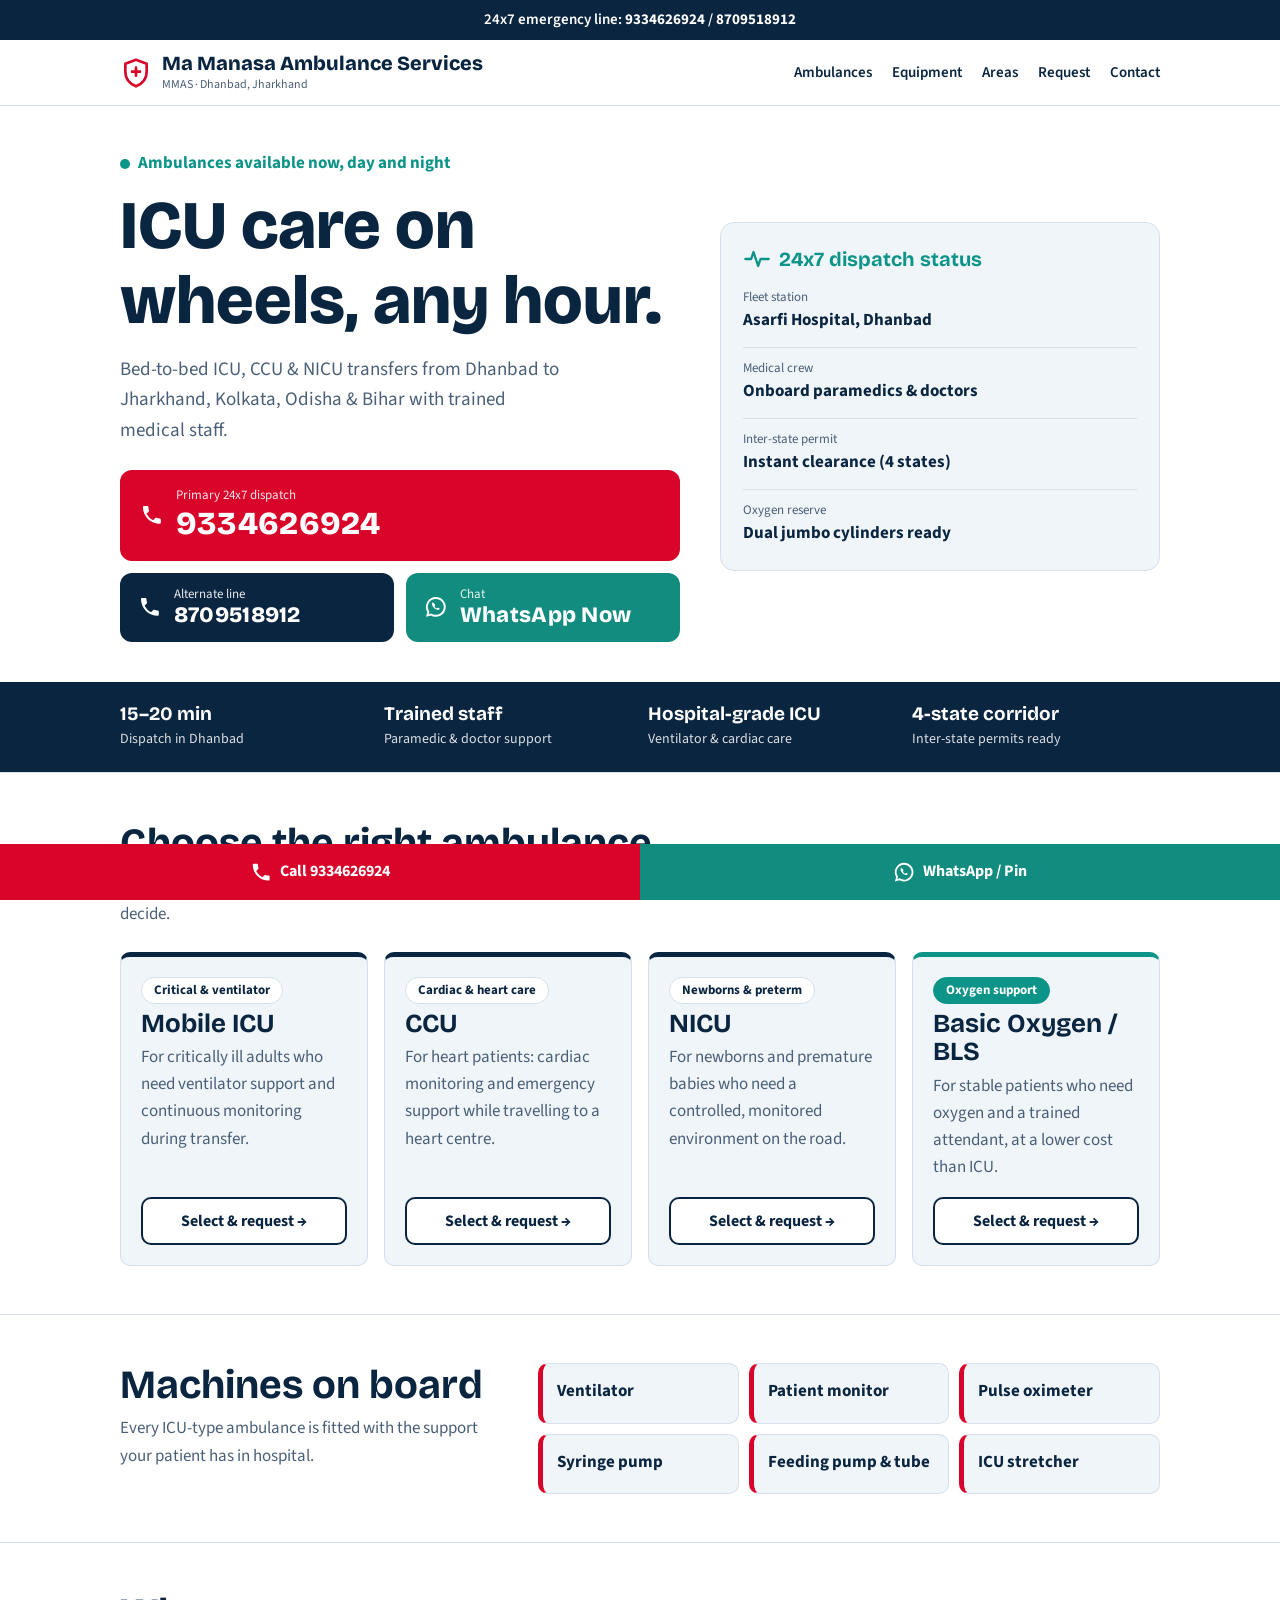
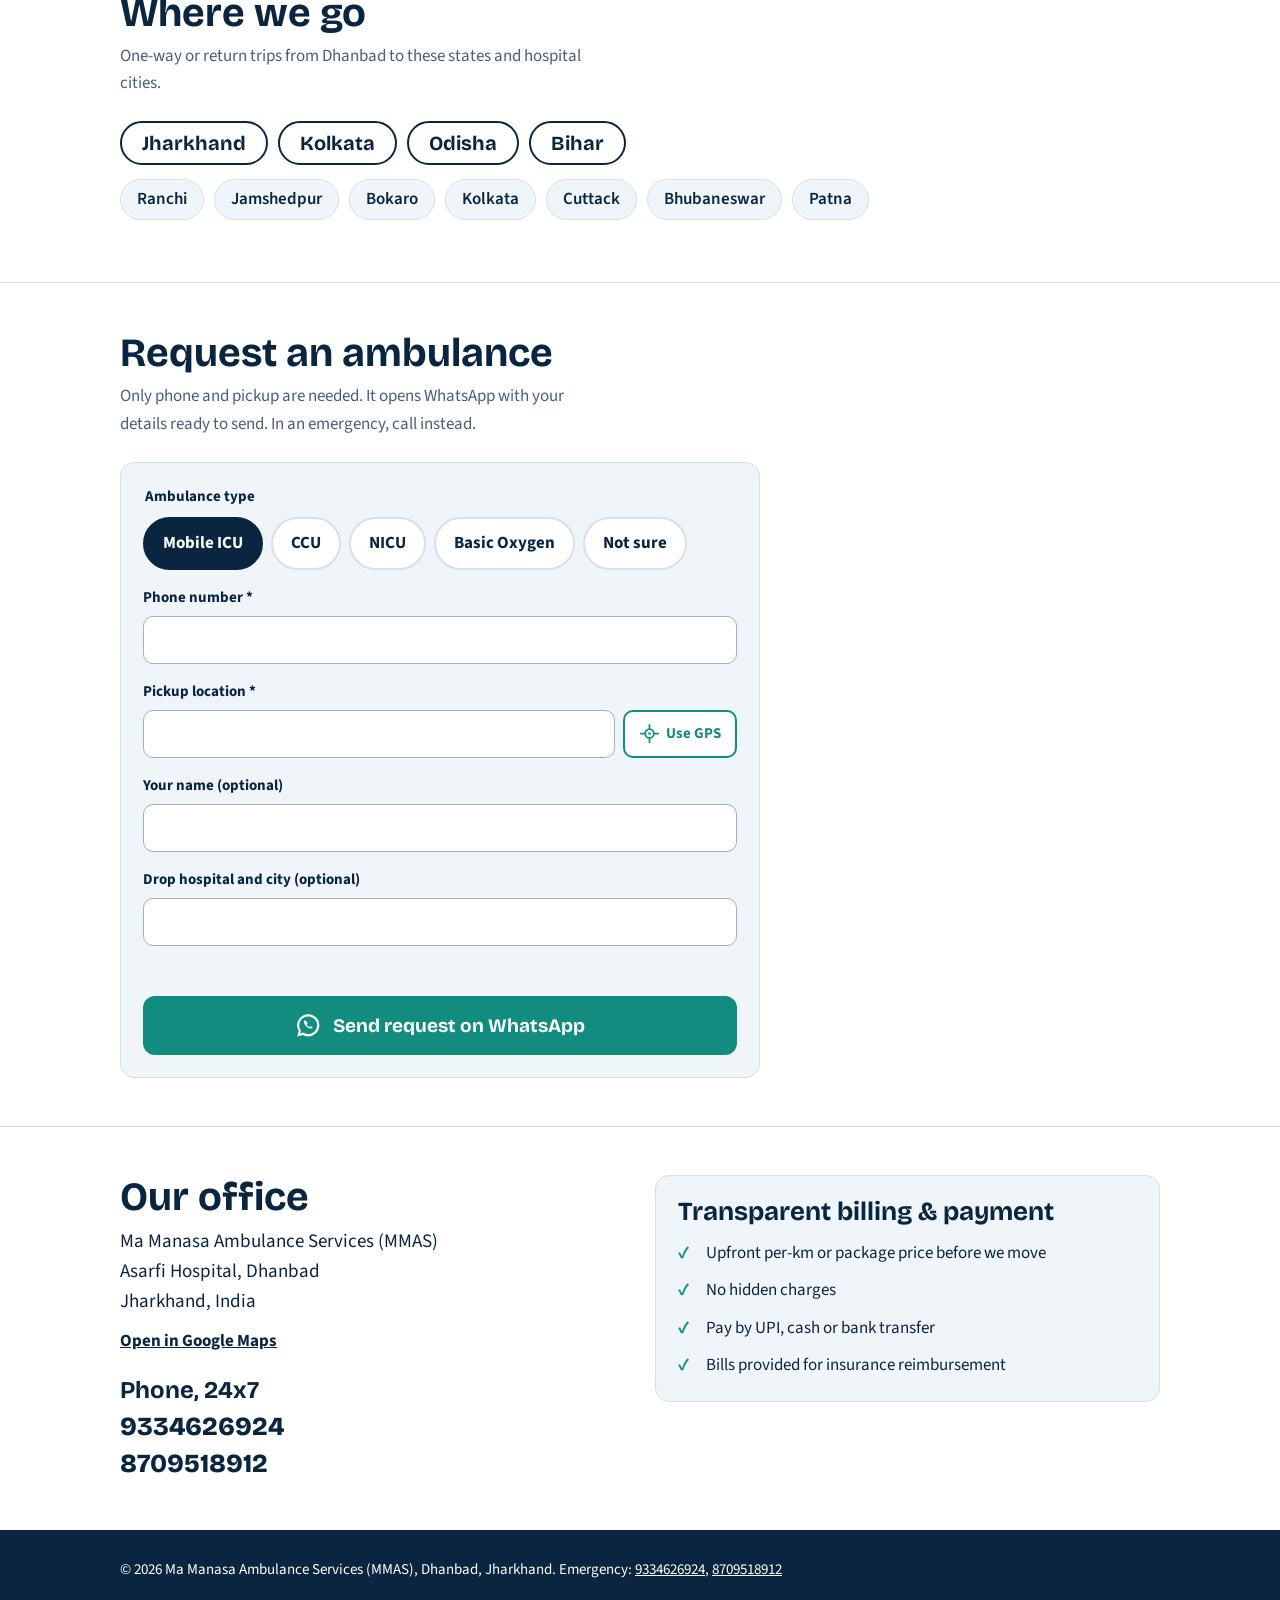
==== index.html @ 66145600 "Add files via upload" ====
<!DOCTYPE html>
<html lang="en">
<head>
<meta charset="utf-8">
<meta name="viewport" content="width=device-width, initial-scale=1, viewport-fit=cover">
<meta name="color-scheme" content="light">
<title>Ma Manasa Ambulance Services (MMAS) – 24x7 ICU Ambulance, Dhanbad</title>
<meta name="description" content="24x7 Mobile ICU, CCU, NICU and oxygen ambulance from Dhanbad to Jharkhand, Kolkata, Odisha and Bihar. Call 9334626924 or 8709518912.">
<link rel="preconnect" href="https://fonts.googleapis.com">
<link rel="preconnect" href="https://fonts.gstatic.com" crossorigin>
<link rel="stylesheet" href="https://fonts.googleapis.com/css2?family=Bricolage+Grotesque:wght@500;700;800&family=Source+Sans+3:wght@400;600;700&display=swap">
<link rel="stylesheet" href="style.css">
</head>
<body>

<svg width="0" height="0" style="position:absolute" aria-hidden="true">
  <symbol id="i-phone" viewBox="0 0 24 24"><path fill="currentColor" d="M6.6 10.8a15.1 15.1 0 0 0 6.6 6.6l2.2-2.2a1 1 0 0 1 1-.25 11.4 11.4 0 0 0 3.6.57 1 1 0 0 1 1 1V20a1 1 0 0 1-1 1A17 17 0 0 1 3 4a1 1 0 0 1 1-1h3.5a1 1 0 0 1 1 1c0 1.25.2 2.45.57 3.6a1 1 0 0 1-.25 1z"/></symbol>
  <symbol id="i-wa" viewBox="0 0 24 24"><path fill="currentColor" d="M12 2a10 10 0 0 0-8.6 15.1L2 22l5-1.3A10 10 0 1 0 12 2zm0 2a8 8 0 1 1-4.300 14.800l-.4-.2-2.600.7.7-2.500-.2-.4A8 8 0 0 1 12 4z"/><path fill="currentColor" d="M9 7.500c-.4 0-.9.500-.9 1.500 0 2.500 3.400 6 6.200 6 1 0 1.500-.7 1.500-1.200 0-.3-1.700-1-2-.9l-.7.800c-1.100-.4-2-1.300-2.500-2.400l.7-.8c0-.3-.7-2-1-2z"/></symbol>
  <symbol id="i-pin" viewBox="0 0 24 24"><path fill="none" stroke="currentColor" stroke-width="2" stroke-linecap="round" d="M12 2v4M12 18v4M2 12h4M18 12h4"/><circle cx="12" cy="12" r="5" fill="none" stroke="currentColor" stroke-width="2"/><circle cx="12" cy="12" r="1.500" fill="currentColor"/></symbol>
  <symbol id="i-ecg" viewBox="0 0 24 24"><path fill="none" stroke="currentColor" stroke-width="2" stroke-linecap="round" stroke-linejoin="round" d="M2 12h5l2-6 4 12 2-6h7"/></symbol>
  <symbol id="i-shield" viewBox="0 0 24 24"><path fill="none" stroke="currentColor" stroke-width="2" stroke-linejoin="round" d="M12 2l8 3v6c0 5-3.400 9-8 11-4.600-2-8-6-8-11V5z"/><path d="M12 8v6M9 11h6" stroke="currentColor" stroke-width="2" stroke-linecap="round"/></symbol>
</svg>

<div class="top">
  <span class="top-mobile">24x7 ICU Dispatch · Dhanbad &amp; Inter-State Transfers</span>
  <span class="top-desktop">24x7 emergency line: <a href="tel:+919334626924">9334626924</a> / <a href="tel:+918709518912">8709518912</a></span>
</div>

<header class="head">
  <div class="wrap nav">
    <a class="brand" href="#top"><svg class="ico"><use href="#i-shield"/></svg><span>Ma Manasa Ambulance Services<small>MMAS · Dhanbad, Jharkhand</small></span></a>
    <nav class="links" aria-label="Sections">
      <a href="#types">Ambulances</a><a href="#equipment">Equipment</a><a href="#areas">Areas</a><a href="#book">Request</a><a href="#contact">Contact</a>
    </nav>
  </div>
  <nav class="pills" aria-label="Quick jump">
    <a href="#types">Ambulances</a><a href="#equipment">Equipment</a><a href="#areas">Areas</a><a href="#book">Request</a><a href="#contact">Contact</a>
  </nav>
</header>

<main id="top">
  <div class="wrap hero">
    <div>
      <div class="live"><i></i> Ambulances available now, day and night</div>
      <h1>ICU care on wheels, any hour.</h1>
      <p>Bed-to-bed ICU, CCU &amp; NICU transfers from Dhanbad to Jharkhand, Kolkata, Odisha &amp; Bihar with trained medical staff.</p>
      <div class="ctas">
        <a class="btn red full" href="tel:+919334626924"><svg class="ico"><use href="#i-phone"/></svg><span><small>Primary 24x7 dispatch</small><b>9334626924</b></span></a>
        <a class="btn navy" href="tel:+918709518912"><svg class="ico"><use href="#i-phone"/></svg><span><small>Alternate line</small><b>8709518912</b></span></a>
        <a class="btn green" href="https://wa.me/919334626924?text=Need%20ambulance%20urgently" target="_blank" rel="noopener"><svg class="ico"><use href="#i-wa"/></svg><span><small>Chat</small><b>WhatsApp Now</b></span></a>
      </div>
    </div>
    <aside class="status" aria-label="Dispatch status">
      <h2><svg class="ico"><use href="#i-ecg"/></svg> 24x7 dispatch status</h2>
      <dl>
        <div><dt>Fleet station</dt><dd>Asarfi Hospital, Dhanbad</dd></div>
        <div><dt>Medical crew</dt><dd>Onboard paramedics &amp; doctors</dd></div>
        <div><dt>Inter-state permit</dt><dd>Instant clearance (4 states)</dd></div>
        <div><dt>Oxygen reserve</dt><dd>Dual jumbo cylinders ready</dd></div>
      </dl>
    </aside>
  </div>

  <div class="strip"><div class="wrap">
    <div><b>15–20 min</b><span>Dispatch in Dhanbad</span></div>
    <div><b>Trained staff</b><span>Paramedic &amp; doctor support</span></div>
    <div><b>Hospital-grade ICU</b><span>Ventilator &amp; cardiac care</span></div>
    <div><b>4-state corridor</b><span>Inter-state permits ready</span></div>
  </div></div>

  <section id="types"><div class="wrap">
    <h2>Choose the right ambulance</h2>
    <p class="lead">Not sure which one your patient needs? Call us and we will help you decide.</p>
    <div class="types">
      <article class="type"><span class="tag">Critical &amp; ventilator</span><h3>Mobile ICU</h3><p>For critically ill adults who need ventilator support and continuous monitoring during transfer.</p><button type="button" class="pick" data-type="Mobile ICU">Select &amp; request →</button></article>
      <article class="type"><span class="tag">Cardiac &amp; heart care</span><h3>CCU</h3><p>For heart patients: cardiac monitoring and emergency support while travelling to a heart centre.</p><button type="button" class="pick" data-type="CCU">Select &amp; request →</button></article>
      <article class="type"><span class="tag">Newborns &amp; preterm</span><h3>NICU</h3><p>For newborns and premature babies who need a controlled, monitored environment on the road.</p><button type="button" class="pick" data-type="NICU">Select &amp; request →</button></article>
      <article class="type bls"><span class="tag teal">Oxygen support</span><h3>Basic Oxygen / BLS</h3><p>For stable patients who need oxygen and a trained attendant, at a lower cost than ICU.</p><button type="button" class="pick" data-type="Basic Oxygen">Select &amp; request →</button></article>
    </div>
  </div></section>

  <section id="equipment"><div class="wrap cols">
    <div>
      <h2>Machines on board</h2>
      <p class="lead">Every ICU-type ambulance is fitted with the support your patient has in hospital.</p>
    </div>
    <ul class="equip">
      <li>Ventilator</li><li>Patient monitor</li><li>Pulse oximeter</li><li>Syringe pump</li><li>Feeding pump &amp; tube</li><li>ICU stretcher</li>
    </ul>
  </div></section>

  <section id="areas"><div class="wrap">
    <h2>Where we go</h2>
    <p class="lead">One-way or return trips from Dhanbad to these states and hospital cities.</p>
    <div class="chips big"><span>Jharkhand</span><span>Kolkata</span><span>Odisha</span><span>Bihar</span></div>
    <div class="chips"><span>Ranchi</span><span>Jamshedpur</span><span>Bokaro</span><span>Kolkata</span><span>Cuttack</span><span>Bhubaneswar</span><span>Patna</span></div>
  </div></section>

  <section id="book"><div class="wrap">
    <h2>Request an ambulance</h2>
    <p class="lead">Only phone and pickup are needed. It opens WhatsApp with your details ready to send. In an emergency, call instead.</p>
    <form id="f" novalidate>
      <fieldset>
        <legend>Ambulance type</legend>
        <div class="radios">
          <label><input type="radio" name="t" value="Mobile ICU" checked><span>Mobile ICU</span></label>
          <label><input type="radio" name="t" value="CCU"><span>CCU</span></label>
          <label><input type="radio" name="t" value="NICU"><span>NICU</span></label>
          <label><input type="radio" name="t" value="Basic Oxygen"><span>Basic Oxygen</span></label>
          <label><input type="radio" name="t" value="Not sure"><span>Not sure</span></label>
        </div>
      </fieldset>
      <label class="field">Phone number *<input id="p" type="tel" inputmode="tel" autocomplete="tel" required></label>
      <label class="field">Pickup location *
        <span class="row"><input id="a" autocomplete="street-address" required><button type="button" id="gps" class="gps"><svg class="ico"><use href="#i-pin"/></svg>Use GPS</button></span>
      </label>
      <label class="field">Your name (optional)<input id="n" autocomplete="name"></label>
      <label class="field">Drop hospital and city (optional)<input id="d"></label>
      <p class="err" id="e" role="alert"></p>
      <button type="submit" class="btn green submit"><svg class="ico"><use href="#i-wa"/></svg>Send request on WhatsApp</button>
    </form>
  </div></section>

  <section id="contact"><div class="wrap cols">
    <div>
      <h2>Our office</h2>
      <address>Ma Manasa Ambulance Services (MMAS)<br>Asarfi Hospital, Dhanbad<br>Jharkhand, India</address>
      <a class="maplink" href="https://www.google.com/maps/search/?api=1&query=Asarfi+Hospital+Dhanbad+Jharkhand" target="_blank" rel="noopener">Open in Google Maps</a>
      <h2 class="sub">Phone, 24x7</h2>
      <p class="phones"><a href="tel:+919334626924">9334626924</a><br><a href="tel:+918709518912">8709518912</a></p>
    </div>
    <div class="bill">
      <h2>Transparent billing &amp; payment</h2>
      <ul class="tick">
        <li>Upfront per-km or package price before we move</li>
        <li>No hidden charges</li>
        <li>Pay by UPI, cash or bank transfer</li>
        <li>Bills provided for insurance reimbursement</li>
      </ul>
    </div>
  </div></section>
</main>

<footer><div class="wrap">© <span id="y">2026</span> Ma Manasa Ambulance Services (MMAS), Dhanbad, Jharkhand. Emergency: <a href="tel:+919334626924">9334626924</a>, <a href="tel:+918709518912">8709518912</a></div></footer>

<div class="sticky">
  <a class="s-call" href="tel:+919334626924"><svg class="ico"><use href="#i-phone"/></svg>Call 9334626924</a>
  <a class="s-wa" id="sticky-wa" href="https://wa.me/919334626924?text=Need%20ambulance%20urgently" target="_blank" rel="noopener"><svg class="ico"><use href="#i-wa"/></svg>WhatsApp / Pin</a>
</div>

<script src="script.js"></script>
</body>
</html>
---- style.css ----
:root{
  color-scheme:light;
  --white:#fff; --ice:#f0f5fa; --ink:#0a2540; --muted:#4a5f77; --line:#d6e0ea;
  --navy:#0a2540; --red:#d90429; --wa:#128c7e; --teal:#0d9488;
  box-sizing:border-box;
  padding-top:env(safe-area-inset-top,0px);
}
*,*::before,*::after{box-sizing:border-box}
html{scroll-behavior:smooth;scroll-padding-top:110px}
body{margin:0;background:var(--white);color:var(--ink);font:400 17px/1.6 "Source Sans 3",system-ui,sans-serif;padding-bottom:calc(64px + env(safe-area-inset-bottom,0px))}
h1,h2,h3{font-family:"Bricolage Grotesque",system-ui,sans-serif;line-height:1.1;margin:0}
a{color:inherit}
:focus-visible{outline:3px solid var(--navy);outline-offset:3px}
.wrap{max-width:1080px;margin:0 auto;padding:0 20px}
.ico{width:1.4em;height:1.4em;flex:none}

/* top strip */
.top{background:var(--navy);color:#fff;text-align:center;font-size:15px;font-weight:600;padding:8px 12px}
.top a{font-weight:700;text-decoration:none}
.top-mobile{display:none}

/* header */
.head{position:sticky;top:0;z-index:30;background:var(--white);border-bottom:1px solid var(--line)}
.nav{display:flex;align-items:center;justify-content:space-between;gap:12px;padding-top:12px;padding-bottom:12px}
.brand{display:flex;align-items:center;gap:10px;font:800 20px/1.1 "Bricolage Grotesque",sans-serif;text-decoration:none}
.brand .ico{color:var(--red);width:32px;height:32px}
.brand small{display:block;font:400 12px "Source Sans 3",sans-serif;color:var(--muted);margin-top:2px}
.links a{margin-left:20px;text-decoration:none;font-weight:600;font-size:15px}
.links a:hover{text-decoration:underline}
.pills{display:none}

/* hero */
.hero{display:grid;gap:28px;grid-template-columns:1.3fr 1fr;align-items:center;padding-top:44px;padding-bottom:40px}
.live{display:inline-flex;align-items:center;gap:8px;color:var(--teal);font-weight:700;margin-bottom:12px}
.live i{width:10px;height:10px;border-radius:50%;background:currentColor;animation:blink 1.6s infinite}
@keyframes blink{50%{opacity:.25}}
.hero h1{font-size:clamp(38px,7vw,68px);font-weight:800;max-width:13ch}
.hero p{max-width:50ch;color:var(--muted);font-size:19px;margin:16px 0 24px}
.ctas{display:grid;gap:12px;grid-template-columns:1fr 1fr;max-width:560px}
.btn{display:flex;align-items:center;gap:12px;padding:14px 18px;border-radius:12px;color:#fff;text-decoration:none;border:0;cursor:pointer;font-family:inherit;text-align:left}
.btn span{display:block;line-height:1.2}
.btn small{display:block;font-size:13px;opacity:.9}
.btn b{font:800 22px "Bricolage Grotesque",sans-serif;letter-spacing:.3px}
.btn.red{background:var(--red)}
.btn.navy{background:var(--navy)}
.btn.green{background:var(--wa)}
.btn.full{grid-column:1/-1;padding:18px 20px}
.btn.full b{font-size:32px}

/* status card */
.status{background:var(--ice);border:1px solid var(--line);border-radius:14px;padding:22px}
.status h2{display:flex;align-items:center;gap:8px;font-size:20px;color:var(--teal);margin-bottom:14px}
.status dl{margin:0;display:grid;gap:12px}
.status dt{font-size:13px;color:var(--muted)}
.status dd{margin:0;font-weight:700}
.status div{border-top:1px solid var(--line);padding-top:10px}
.status div:first-child{border:0;padding:0}

/* trust strip */
.strip{background:var(--navy);color:#fff}
.strip .wrap{display:grid;grid-template-columns:repeat(4,1fr);gap:16px;padding-top:20px;padding-bottom:20px}
.strip b{display:block;font:700 19px "Bricolage Grotesque",sans-serif}
.strip span{font-size:14px;opacity:.85}

/* sections */
section{padding:48px 0;border-top:1px solid var(--line)}
section h2{font-size:clamp(28px,5vw,40px);margin-bottom:8px}
.lead{color:var(--muted);max-width:60ch;margin:0 0 24px}
.cols{display:grid;gap:30px;grid-template-columns:repeat(auto-fit,minmax(280px,1fr))}

/* fleet */
.types{display:grid;gap:16px;grid-template-columns:repeat(auto-fit,minmax(230px,1fr))}
.type{display:flex;flex-direction:column;gap:6px;background:var(--ice);border:1px solid var(--line);border-top:5px solid var(--navy);border-radius:10px;padding:20px}
.type.bls{border-top-color:var(--teal)}
.type h3{font-size:26px}
.type p{margin:0 0 10px;color:var(--muted);flex:1}
.tag{align-self:flex-start;background:var(--white);border:1px solid var(--line);border-radius:999px;padding:2px 12px;font-size:13px;font-weight:700}
.tag.teal{background:var(--teal);border-color:var(--teal);color:#fff}
.pick{font:700 16px "Source Sans 3",sans-serif;background:var(--white);color:var(--navy);border:2px solid var(--navy);border-radius:10px;padding:11px;cursor:pointer;min-height:48px}
.pick:hover{background:var(--navy);color:#fff}

/* equipment */
.equip{list-style:none;margin:0;padding:0;display:grid;grid-template-columns:repeat(3,1fr);gap:10px}
.equip li{background:var(--ice);border:1px solid var(--line);border-radius:10px;padding:14px;font-weight:700;border-left:5px solid var(--red)}
#equipment .cols{grid-template-columns:1fr 1.6fr}

/* areas */
.chips{display:flex;flex-wrap:wrap;gap:10px;margin-bottom:14px}
.chips span{border:1px solid var(--line);background:var(--ice);border-radius:999px;padding:6px 16px;font-weight:600}
.chips.big span{border:2px solid var(--navy);background:var(--white);padding:8px 20px;font:700 20px "Bricolage Grotesque",sans-serif}

/* form */
form{background:var(--ice);border:1px solid var(--line);border-radius:14px;padding:22px;display:grid;gap:16px;max-width:640px}
fieldset{border:0;margin:0;padding:0}
legend,.field{font-weight:700;font-size:15px}
.field{display:grid;gap:6px}
legend{margin-bottom:8px}
input[type=tel],input:not([type]){font:inherit;font-size:16px;min-height:48px;padding:10px 12px;border:1px solid #9db0c4;border-radius:10px;background:var(--white);color:var(--ink);width:100%}
.radios{display:flex;flex-wrap:wrap;gap:8px}
.radios label{cursor:pointer}
.radios input{position:absolute;opacity:0;pointer-events:none}
.radios span{display:inline-block;padding:11px 18px;min-height:48px;border:2px solid var(--line);background:var(--white);border-radius:999px;font-weight:700}
.radios input:checked+span{background:var(--navy);border-color:var(--navy);color:#fff}
.radios input:focus-visible+span{outline:3px solid var(--navy);outline-offset:2px}
.row{display:flex;gap:8px}
.gps{display:flex;align-items:center;gap:6px;flex:none;font:700 15px "Source Sans 3",sans-serif;min-height:48px;padding:0 14px;border:2px solid var(--wa);color:var(--wa);background:var(--white);border-radius:10px;cursor:pointer}
.gps.ok{background:var(--wa);color:#fff}
.err{color:var(--red);font-size:15px;font-weight:600;min-height:1.2em;margin:0}
.submit{justify-content:center;font:700 19px "Bricolage Grotesque",sans-serif;padding:16px}

/* contact */
address{font-style:normal;font-size:19px}
.maplink{display:inline-block;margin:10px 0 22px;font-weight:700}
.sub{font-size:24px;margin-bottom:6px}
.phones{font:800 26px/1.4 "Bricolage Grotesque",sans-serif;margin:0}
.phones a{text-decoration:none}
.bill{background:var(--ice);border:1px solid var(--line);border-radius:14px;padding:22px;align-self:start}
.bill h2{font-size:26px}
ul.tick{list-style:none;padding:0;margin:14px 0 0;display:grid;gap:10px}
ul.tick li{padding-left:28px;position:relative}
ul.tick li::before{content:"✓";position:absolute;left:0;color:var(--teal);font-weight:800}

footer{background:var(--navy);color:#fff;padding:28px 0;font-size:15px}
footer a{color:#fff}

/* sticky bar */
.sticky{position:fixed;left:0;right:0;bottom:0;z-index:40;display:flex;padding-bottom:env(safe-area-inset-bottom,0px);background:var(--red)}
.sticky::after{content:"";position:absolute;inset:0;z-index:-1;background:linear-gradient(90deg,var(--red) 50%,var(--wa) 50%)}
.sticky a{flex:1;display:flex;align-items:center;justify-content:center;gap:8px;min-height:56px;color:#fff;font-weight:700;text-decoration:none;font-size:16px}
.s-call{background:var(--red)}
.s-wa{background:var(--wa)}

@media (prefers-reduced-motion:reduce){.live i{animation:none}html{scroll-behavior:auto}}

/* fade-in on scroll (only active when JS adds .fx) */
.fx .reveal{opacity:0;transform:translateY(28px);transition:opacity .7s ease,transform .7s ease}
.fx .reveal.in{opacity:1;transform:none}
@media (prefers-reduced-motion:reduce){.fx .reveal{opacity:1;transform:none;transition:none}}

/* themed cursor: medical cross + trailing ring (mouse devices only) */
@media (hover:hover) and (pointer:fine){
  html{cursor:url("data:image/svg+xml,%3Csvg xmlns='http://www.w3.org/2000/svg' width='32' height='32' viewBox='0 0 32 32'%3E%3Cpath d='M12 3h8v9h9v8h-9v9h-8v-9H3v-8h9z' fill='%23d90429' stroke='%23fff' stroke-width='2' stroke-linejoin='round'/%3E%3C/svg%3E") 16 16,auto}
  a,button,label,.pick,.gps,.radios span{cursor:url("data:image/svg+xml,%3Csvg xmlns='http://www.w3.org/2000/svg' width='32' height='32' viewBox='0 0 32 32'%3E%3Cpath d='M12 3h8v9h9v8h-9v9h-8v-9H3v-8h9z' fill='%230a2540' stroke='%23fff' stroke-width='2' stroke-linejoin='round'/%3E%3C/svg%3E") 16 16,pointer}
  input[type=tel],input:not([type]){cursor:text}
  .cursor-ring{position:fixed;left:0;top:0;z-index:100;width:38px;height:38px;margin:-19px 0 0 -19px;border:2px solid var(--navy);border-radius:50%;pointer-events:none;opacity:0;transition:opacity .25s,width .2s,height .2s,margin .2s,background-color .2s,border-color .2s}
  .cursor-ring.on{opacity:.55}
  .cursor-ring.hot{width:56px;height:56px;margin:-28px 0 0 -28px;background:rgba(217,4,41,.12);border-color:var(--red)}
}
@media (hover:none),(pointer:coarse){.cursor-ring{display:none}}

/* mobile */
@media (max-width:820px){
  .hero{grid-template-columns:1fr;padding-top:28px}
  .strip .wrap{grid-template-columns:1fr 1fr}
  #equipment .cols{grid-template-columns:1fr}
}
@media (max-width:640px){
  .top-desktop{display:none}
  .top-mobile{display:inline}
  .links{display:none}
  .brand{font-size:17px}
  .pills{display:flex;gap:8px;overflow-x:auto;padding:0 20px 10px;scrollbar-width:none}
  .pills::-webkit-scrollbar{display:none}
  .pills a{flex:none;border:1px solid var(--line);background:var(--ice);border-radius:999px;padding:6px 16px;font-weight:600;font-size:15px;text-decoration:none}
  html{scroll-padding-top:120px}
  .ctas{grid-template-columns:1fr 1fr}
  .btn{padding:12px}
  .btn b{font-size:17px}
  .btn.full b{font-size:28px}
  .btn .ico{display:none}
  .btn.full .ico{display:block}
  .equip{grid-template-columns:1fr 1fr}
  .row{flex-direction:column}
  .gps{justify-content:center}
}
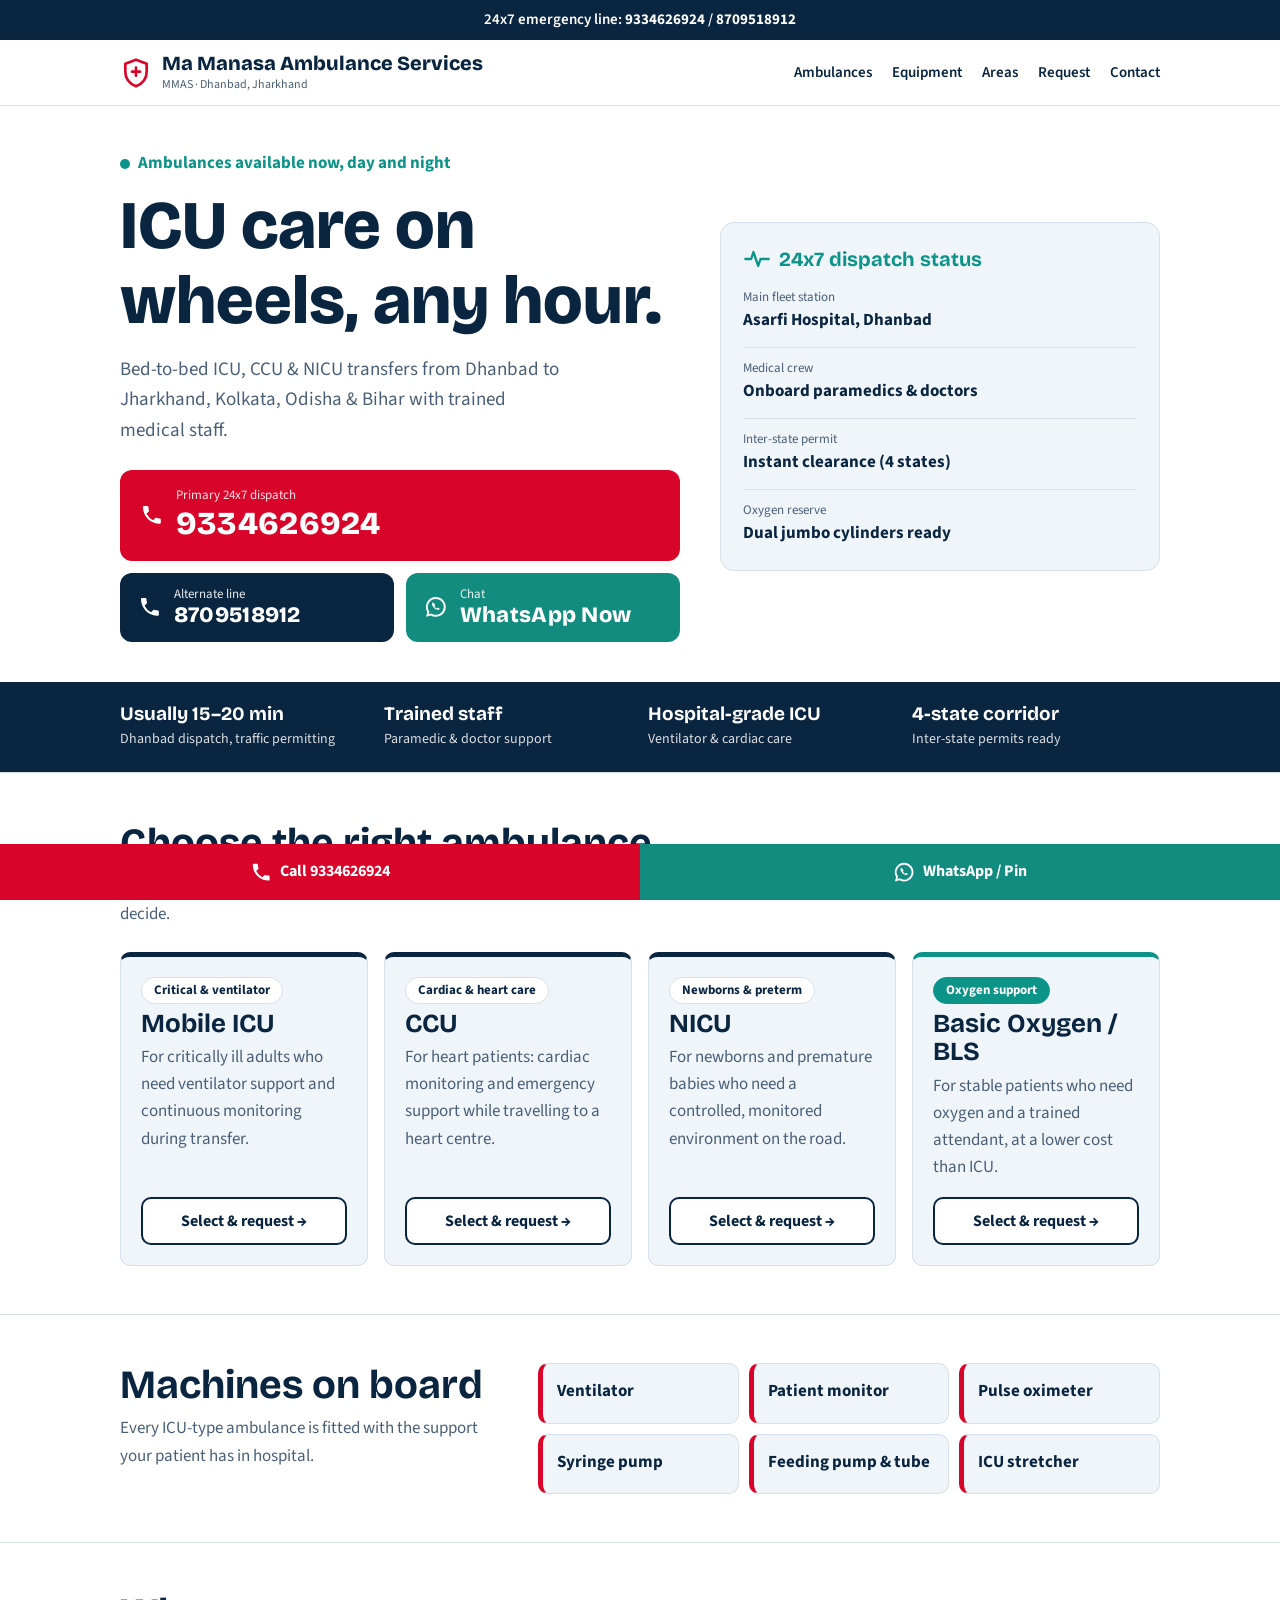
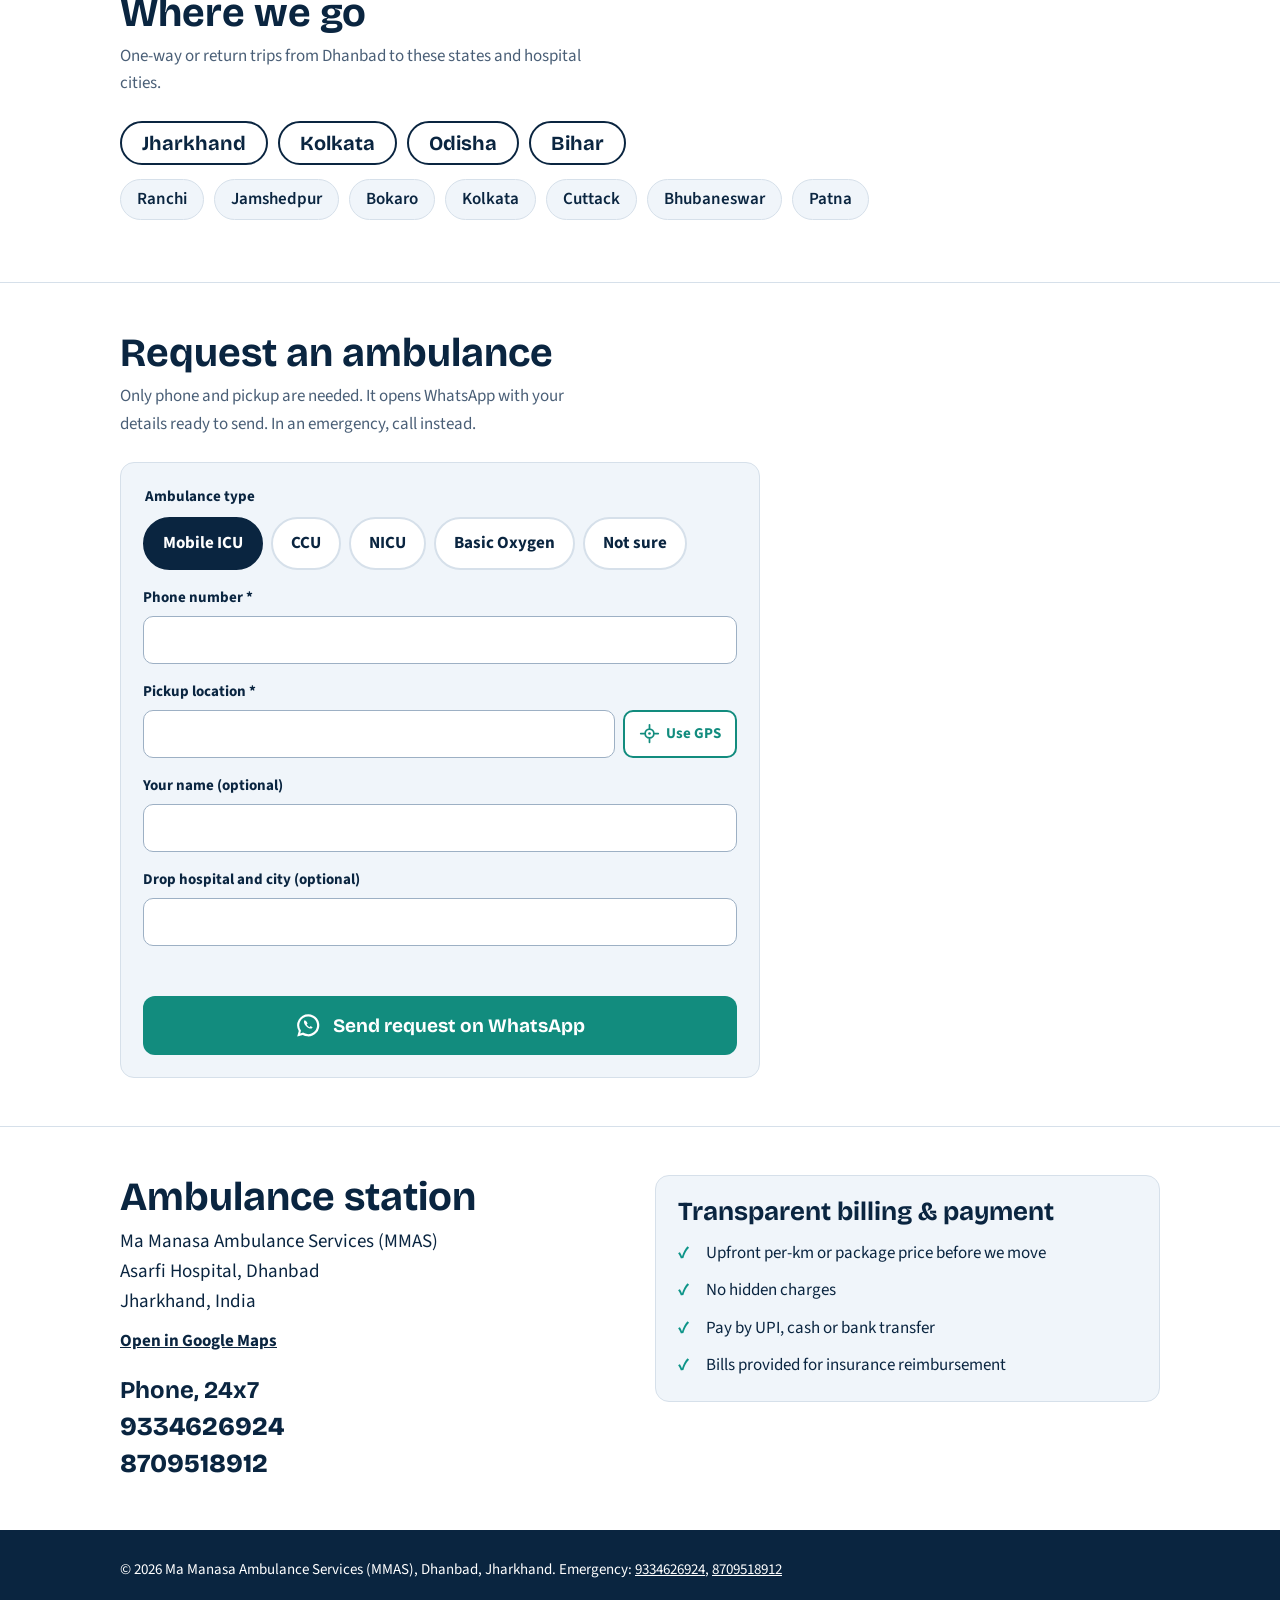
==== commit 57cf9c8c: "SEO: meta tags, canonical SEO: meta tags, canonical, JSON-LD, robots.txt, sitemap" ====
--- a/index.html
+++ b/index.html
@@ -4,8 +4,42 @@
 <meta charset="utf-8">
 <meta name="viewport" content="width=device-width, initial-scale=1, viewport-fit=cover">
 <meta name="color-scheme" content="light">
-<title>Ma Manasa Ambulance Services (MMAS) – 24x7 ICU Ambulance, Dhanbad</title>
-<meta name="description" content="24x7 Mobile ICU, CCU, NICU and oxygen ambulance from Dhanbad to Jharkhand, Kolkata, Odisha and Bihar. Call 9334626924 or 8709518912.">
+<title>Ambulance Service in Dhanbad | Ma Manasa Ambulance</title>
+<meta name="description" content="24/7 ambulance service in Dhanbad for ICU, CCU, NICU and oxygen-supported patient transfers. Contact Ma Manasa Ambulance Services for emergency transport.">
+<link rel="canonical" href="https://mmas-omega.vercel.app/">
+
+<meta property="og:type" content="website">
+<meta property="og:title" content="Ma Manasa Ambulance Services | Dhanbad">
+<meta property="og:description" content="ICU, CCU, NICU and oxygen ambulance services from Dhanbad. Contact MMAS for patient transfers.">
+<meta property="og:url" content="https://mmas-omega.vercel.app/">
+<meta property="og:locale" content="en_IN">
+<meta name="twitter:card" content="summary">
+<meta name="twitter:title" content="Ma Manasa Ambulance Services">
+<meta name="twitter:description" content="Ambulance services and patient transfers from Dhanbad.">
+
+<script type="application/ld+json">
+{
+  "@context": "https://schema.org",
+  "@type": "LocalBusiness",
+  "@id": "https://mmas-omega.vercel.app/#business",
+  "name": "Ma Manasa Ambulance Services",
+  "alternateName": "MMAS",
+  "url": "https://mmas-omega.vercel.app/",
+  "description": "Ambulance services including Mobile ICU, CCU, NICU and oxygen-supported patient transfers from Dhanbad.",
+  "telephone": ["+919334626924", "+918709518912"],
+  "areaServed": [
+    {"@type": "City", "name": "Dhanbad"},
+    {"@type": "City", "name": "Ranchi"},
+    {"@type": "City", "name": "Jamshedpur"},
+    {"@type": "City", "name": "Bokaro"},
+    {"@type": "City", "name": "Kolkata"},
+    {"@type": "City", "name": "Cuttack"},
+    {"@type": "City", "name": "Bhubaneswar"},
+    {"@type": "City", "name": "Patna"}
+  ]
+}
+</script>
+
 <link rel="preconnect" href="https://fonts.googleapis.com">
 <link rel="preconnect" href="https://fonts.gstatic.com" crossorigin>
 <link rel="stylesheet" href="https://fonts.googleapis.com/css2?family=Bricolage+Grotesque:wght@500;700;800&family=Source+Sans+3:wght@400;600;700&display=swap">
@@ -53,7 +87,7 @@
     <aside class="status" aria-label="Dispatch status">
       <h2><svg class="ico"><use href="#i-ecg"/></svg> 24x7 dispatch status</h2>
       <dl>
-        <div><dt>Fleet station</dt><dd>Asarfi Hospital, Dhanbad</dd></div>
+        <div><dt>Main fleet station</dt><dd>Asarfi Hospital, Dhanbad</dd></div>
         <div><dt>Medical crew</dt><dd>Onboard paramedics &amp; doctors</dd></div>
         <div><dt>Inter-state permit</dt><dd>Instant clearance (4 states)</dd></div>
         <div><dt>Oxygen reserve</dt><dd>Dual jumbo cylinders ready</dd></div>
@@ -62,7 +96,7 @@
   </div>
 
   <div class="strip"><div class="wrap">
-    <div><b>15–20 min</b><span>Dispatch in Dhanbad</span></div>
+    <div><b>Usually 15–20 min</b><span>Dhanbad dispatch, traffic permitting</span></div>
     <div><b>Trained staff</b><span>Paramedic &amp; doctor support</span></div>
     <div><b>Hospital-grade ICU</b><span>Ventilator &amp; cardiac care</span></div>
     <div><b>4-state corridor</b><span>Inter-state permits ready</span></div>
@@ -123,7 +157,7 @@
 
   <section id="contact"><div class="wrap cols">
     <div>
-      <h2>Our office</h2>
+      <h2>Ambulance station</h2>
       <address>Ma Manasa Ambulance Services (MMAS)<br>Asarfi Hospital, Dhanbad<br>Jharkhand, India</address>
       <a class="maplink" href="https://www.google.com/maps/search/?api=1&query=Asarfi+Hospital+Dhanbad+Jharkhand" target="_blank" rel="noopener">Open in Google Maps</a>
       <h2 class="sub">Phone, 24x7</h2>
